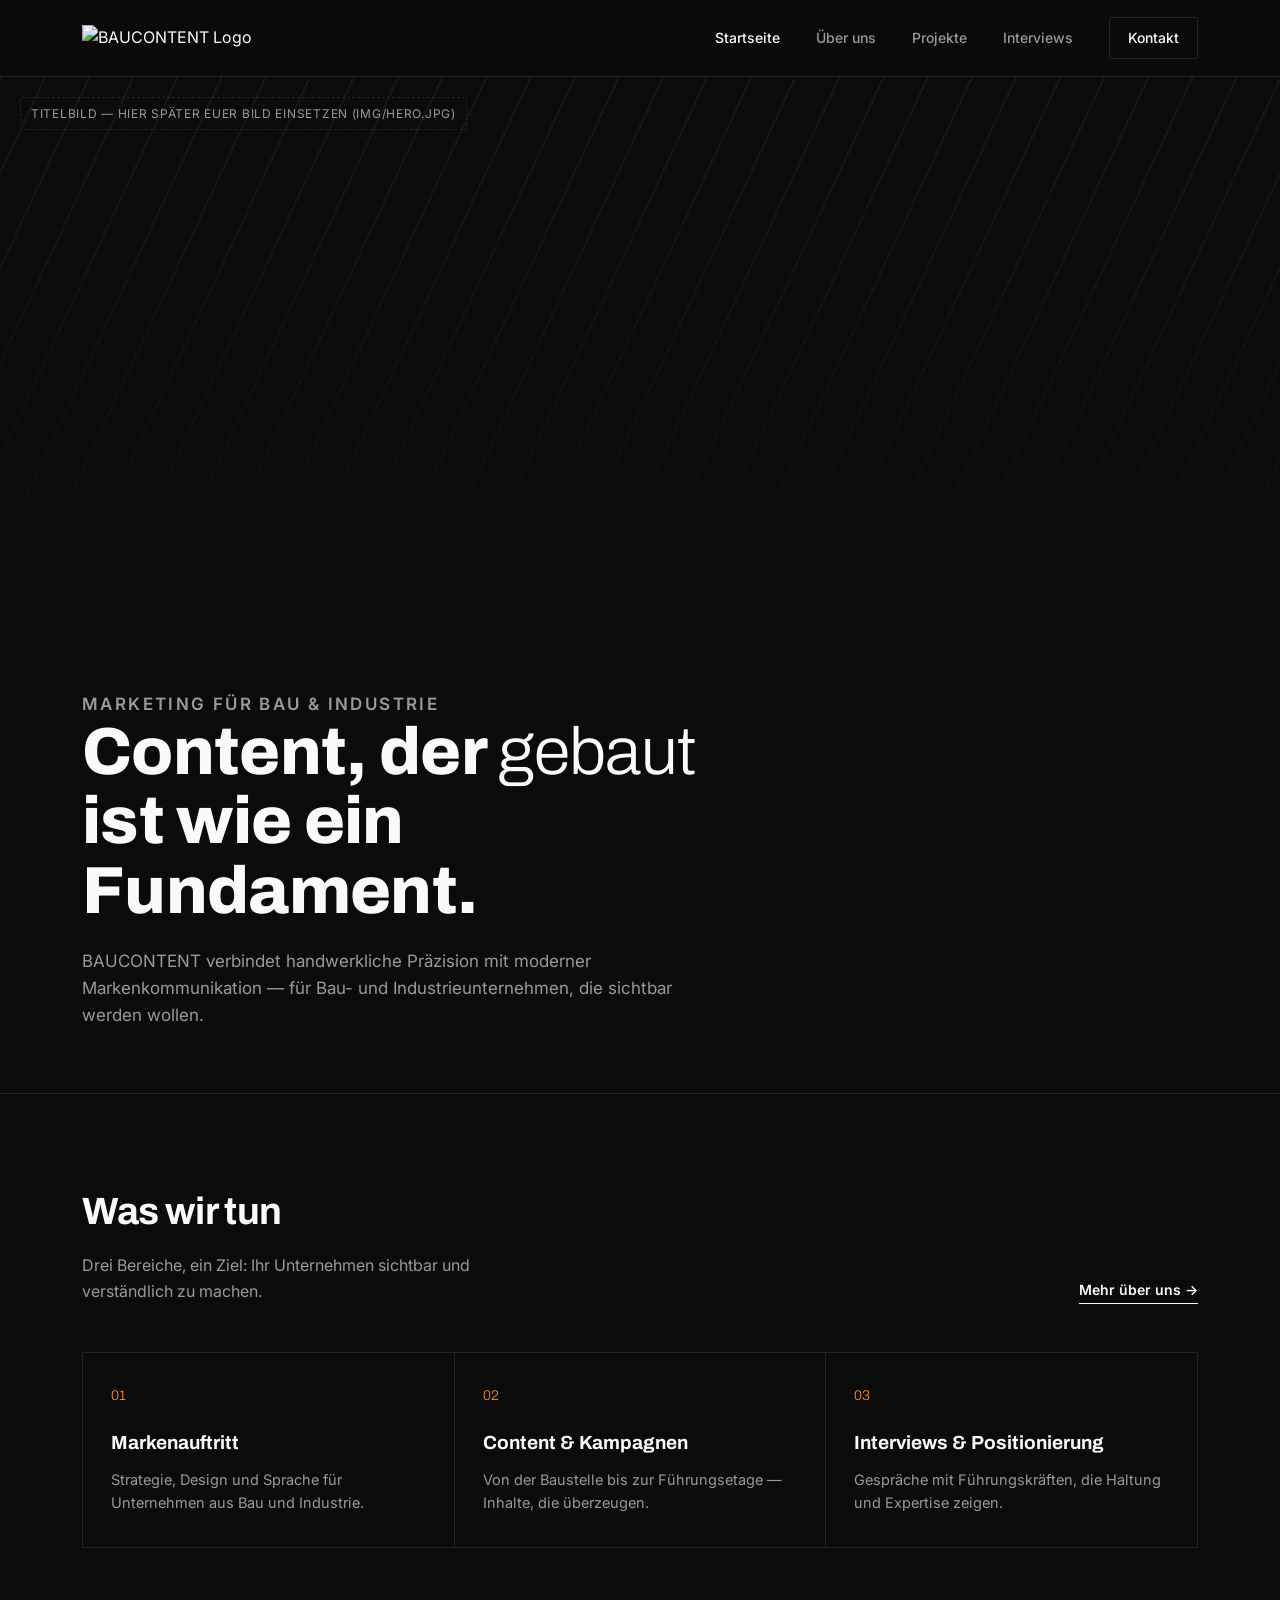
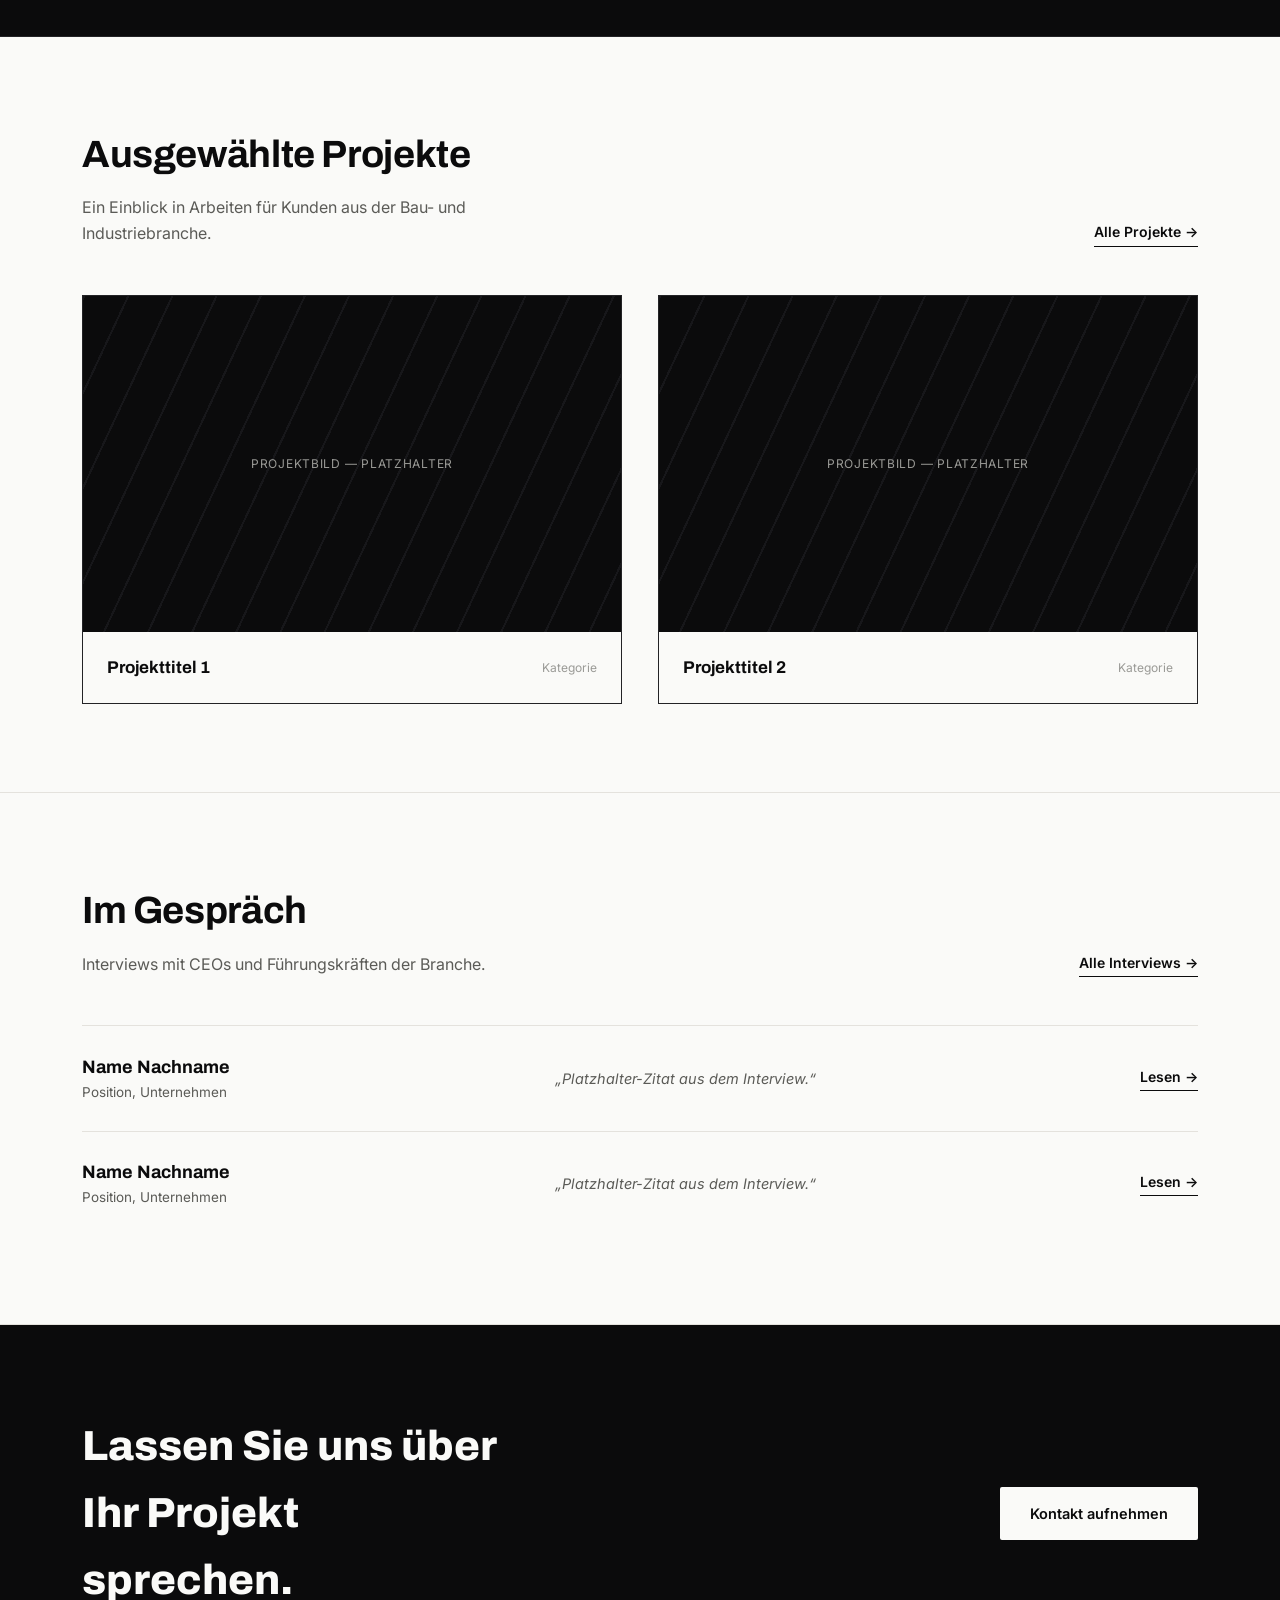
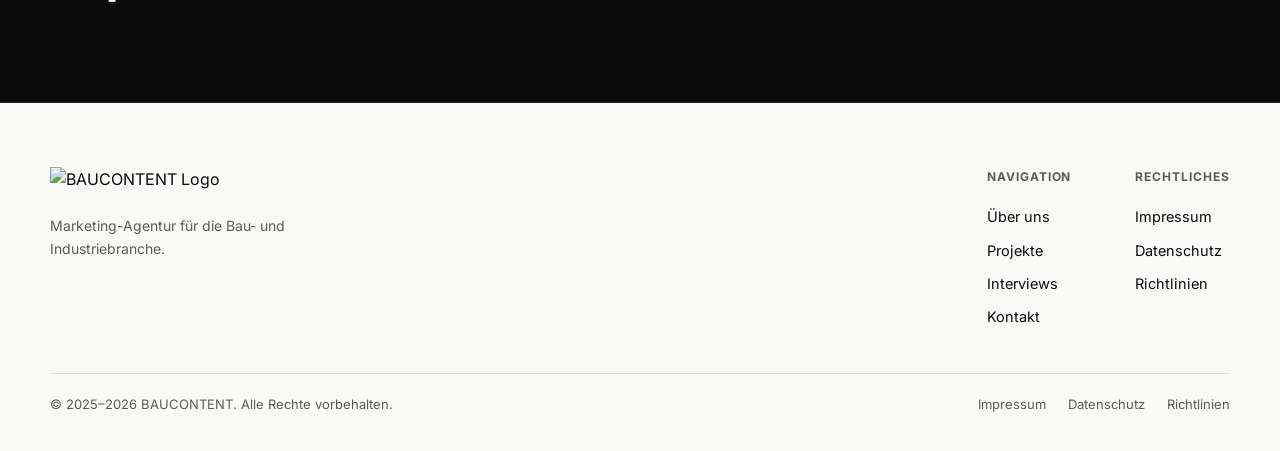
==== index.html @ 41d078d4 "Add files via upload" ====
<!DOCTYPE html>
<html lang="de">
<head>
<meta charset="UTF-8">
<meta name="viewport" content="width=device-width, initial-scale=1.0">
<title>BAUCONTENT — Marketing für Bau- und Industrieunternehmen</title>
<meta name="description" content="BAUCONTENT ist die Marketing-Agentur für die Bau- und Industriebranche. Wir entwickeln Content, Kampagnen und Interviews, die Ihr Unternehmen sichtbar machen.">
<link rel="stylesheet" href="styles.css">
</head>
<body>

<header class="site-header">
  <div class="wrap">
    <a href="index.html" class="brand" aria-label="BAUCONTENT — Startseite">
      <img src="assets/logo-white.png" alt="BAUCONTENT Logo">
    </a>
    <nav class="nav" id="nav">
      <a href="index.html" class="active">Startseite</a>
      <a href="ueber-uns.html">Über uns</a>
      <a href="projekte.html">Projekte</a>
      <a href="interviews.html">Interviews</a>
      <a href="kontakt.html" class="nav-cta">Kontakt</a>
    </nav>
    <button class="nav-toggle" id="navToggle" aria-label="Menü öffnen" aria-expanded="false" aria-controls="nav">
      <span></span><span></span><span></span>
    </button>
  </div>
</header>

<!-- TITELBILD -->
<div class="hero-image">
  <span class="placeholder-tag">Titelbild — hier später euer Bild einsetzen (img/hero.jpg)</span>
</div>

<!-- GROSSE ÜBERSCHRIFT -->
<section class="hero-headline">
  <div class="wrap">
    <p class="eyebrow">Marketing für Bau &amp; Industrie</p>
    <h1>Content, der <span class="thin">gebaut</span> ist wie ein Fundament.</h1>
    <p><!-- Platzhaltertext — bitte durch euren Einleitungstext ersetzen -->
      BAUCONTENT verbindet handwerkliche Präzision mit moderner Markenkommunikation —
      für Bau- und Industrieunternehmen, die sichtbar werden wollen.
    </p>
  </div>
</section>

<!-- LEISTUNGEN / ÜBER UNS VORSCHAU -->
<section class="block">
  <div class="wrap">
    <div class="block-head">
      <div>
        <h2>Was wir tun</h2>
        <p class="lede"><!-- Platzhaltertext --> Drei Bereiche, ein Ziel: Ihr Unternehmen sichtbar und verständlich zu machen.</p>
      </div>
      <a href="ueber-uns.html" class="text-link">Mehr über uns →</a>
    </div>
    <div class="grid-3">
      <div class="cell">
        <span class="idx">01</span>
        <h3>Markenauftritt</h3>
        <p><!-- Platzhaltertext --> Strategie, Design und Sprache für Unternehmen aus Bau und Industrie.</p>
      </div>
      <div class="cell">
        <span class="idx">02</span>
        <h3>Content &amp; Kampagnen</h3>
        <p><!-- Platzhaltertext --> Von der Baustelle bis zur Führungsetage — Inhalte, die überzeugen.</p>
      </div>
      <div class="cell">
        <span class="idx">03</span>
        <h3>Interviews &amp; Positionierung</h3>
        <p><!-- Platzhaltertext --> Gespräche mit Führungskräften, die Haltung und Expertise zeigen.</p>
      </div>
    </div>
  </div>
</section>

<!-- PROJEKTE VORSCHAU -->
<section class="block light">
  <div class="wrap">
    <div class="block-head">
      <div>
        <h2>Ausgewählte Projekte</h2>
        <p class="lede"><!-- Platzhaltertext --> Ein Einblick in Arbeiten für Kunden aus der Bau- und Industriebranche.</p>
      </div>
      <a href="projekte.html" class="text-link">Alle Projekte →</a>
    </div>
    <div class="project-row">
      <div class="project-card">
        <div class="thumb">Projektbild — Platzhalter</div>
        <div class="meta">
          <h3>Projekttitel 1</h3>
          <span class="tag">Kategorie</span>
        </div>
      </div>
      <div class="project-card">
        <div class="thumb">Projektbild — Platzhalter</div>
        <div class="meta">
          <h3>Projekttitel 2</h3>
          <span class="tag">Kategorie</span>
        </div>
      </div>
    </div>
  </div>
</section>

<!-- INTERVIEWS VORSCHAU -->
<section class="block light">
  <div class="wrap">
    <div class="block-head">
      <div>
        <h2>Im Gespräch</h2>
        <p class="lede"><!-- Platzhaltertext --> Interviews mit CEOs und Führungskräften der Branche.</p>
      </div>
      <a href="interviews.html" class="text-link">Alle Interviews →</a>
    </div>
    <div class="interview-list">
      <div class="interview-row">
        <div class="who">
          <span class="name">Name Nachname</span>
          <span class="role">Position, Unternehmen</span>
        </div>
        <p class="quote">„Platzhalter-Zitat aus dem Interview.“</p>
        <a href="interviews.html" class="text-link">Lesen →</a>
      </div>
      <div class="interview-row">
        <div class="who">
          <span class="name">Name Nachname</span>
          <span class="role">Position, Unternehmen</span>
        </div>
        <p class="quote">„Platzhalter-Zitat aus dem Interview.“</p>
        <a href="interviews.html" class="text-link">Lesen →</a>
      </div>
    </div>
  </div>
</section>

<!-- CTA -->
<section class="block">
  <div class="wrap cta">
    <h2>Lassen Sie uns über Ihr Projekt sprechen.</h2>
    <a href="kontakt.html" class="btn">Kontakt aufnehmen</a>
  </div>
</section>

<footer class="site-footer">
  <div class="wrap footer-top">
    <div class="footer-brand">
      <img src="assets/logo-dark-full.png" alt="BAUCONTENT Logo">
      <p><!-- Platzhaltertext --> Marketing-Agentur für die Bau- und Industriebranche.</p>
    </div>
    <div class="footer-cols">
      <div class="footer-col">
        <h4>Navigation</h4>
        <a href="ueber-uns.html">Über uns</a>
        <a href="projekte.html">Projekte</a>
        <a href="interviews.html">Interviews</a>
        <a href="kontakt.html">Kontakt</a>
      </div>
      <div class="footer-col">
        <h4>Rechtliches</h4>
        <a href="impressum.html">Impressum</a>
        <a href="datenschutz.html">Datenschutz</a>
        <a href="richtlinien.html">Richtlinien</a>
      </div>
    </div>
  </div>
  <div class="wrap footer-bottom">
    <span>© 2025–2026 BAUCONTENT. Alle Rechte vorbehalten.</span>
    <span class="legal">
      <a href="impressum.html">Impressum</a>
      <a href="datenschutz.html">Datenschutz</a>
      <a href="richtlinien.html">Richtlinien</a>
    </span>
  </div>
</footer>

<script>
  const toggle = document.getElementById('navToggle');
  const nav = document.getElementById('nav');
  toggle.addEventListener('click', () => {
    const open = nav.classList.toggle('open');
    toggle.setAttribute('aria-expanded', open);
  });
</script>
</body>
</html>
---- styles.css ----
/* ==========================================================================
   BAUCONTENT — Design Tokens
   Farben:
     --ink        #0B0B0C  (fast schwarz, Header/Footer-Hintergrund dunkel)
     --paper      #FAFAF8  (warmes Weiß, helle Flächen / Footer)
     --line       #232326  (Trennlinien auf dunklem Grund)
     --line-soft  #E4E2DD  (Trennlinien auf hellem Grund)
     --muted      #9A9A96  (Sekundärtext auf dunklem Grund)
     --muted-dark #5B5B57  (Sekundärtext auf hellem Grund)
     --accent-1   #FF8A1E  (Logo-Orange, nur als Akzent)
     --accent-2   #FFC53D  (Logo-Gelb, nur als Akzent)
   Typografie:
     Display: 'Archivo'  — variable Achse, trägt den fett/dünn-Kontrast von "BAU|CONTENT"
     Body:    'Inter'    — ruhige Lesetypo für Fließtext
   ========================================================================== */

@import url('https://fonts.googleapis.com/css2?family=Archivo:ital,wght@0,100..900;1,100..900&family=Inter:wght@400;500;600&display=swap');

:root{
  --ink: #0B0B0C;
  --paper: #FAFAF8;
  --line: #232326;
  --line-soft: #E4E2DD;
  --muted: #9A9A96;
  --muted-dark: #5B5B57;
  --accent-1: #FF8A1E;
  --accent-2: #FFC53D;
  --max: 1180px;
}

*{ box-sizing:border-box; }
html{ scroll-behavior:smooth; }
body{
  margin:0;
  background:var(--ink);
  color:var(--paper);
  font-family:'Inter', sans-serif;
  font-size:16px;
  line-height:1.6;
  -webkit-font-smoothing:antialiased;
}

img{ max-width:100%; display:block; }
a{ color:inherit; text-decoration:none; }

.wrap{
  max-width:var(--max);
  margin:0 auto;
  padding:0 32px;
}

@media (prefers-reduced-motion: reduce){
  *{ animation:none !important; transition:none !important; scroll-behavior:auto !important; }
}

/* ---------- Wortmarke (Text-Fallback, falls kein Bild-Logo genutzt wird) --- */
.wordmark{
  font-family:'Archivo', sans-serif;
  font-size:20px;
  letter-spacing:0.01em;
  text-transform:uppercase;
  white-space:nowrap;
}
.wordmark .bold{ font-weight:800; }
.wordmark .thin{ font-weight:300; }

/* ---------- Header ---------------------------------------------------- */
.site-header{
  position:sticky;
  top:0;
  z-index:50;
  background:rgba(11,11,12,0.88);
  backdrop-filter:blur(8px);
  border-bottom:1px solid var(--line);
}
.site-header .wrap{
  display:flex;
  align-items:center;
  justify-content:space-between;
  height:76px;
}
.brand img{ height:26px; width:auto; }

.nav{ display:flex; align-items:center; gap:36px; }
.nav a{
  font-size:14px;
  font-weight:500;
  color:var(--muted);
  transition:color .15s ease;
}
.nav a:hover, .nav a:focus-visible, .nav a.active{ color:var(--paper); }
.nav a:focus-visible{ outline:2px solid var(--accent-1); outline-offset:4px; border-radius:2px; }

.nav-cta{
  border:1px solid var(--line);
  padding:9px 18px;
  border-radius:2px;
  font-size:14px;
  font-weight:500;
  color:var(--paper) !important;
}
.nav-cta:hover{ border-color:var(--accent-1); }

.nav-toggle{ display:none; }

@media (max-width: 860px){
  .nav{
    position:fixed; inset:76px 0 0 0;
    background:var(--ink);
    flex-direction:column;
    align-items:flex-start;
    padding:32px;
    gap:22px;
    transform:translateY(-8px);
    opacity:0;
    pointer-events:none;
    transition:opacity .2s ease, transform .2s ease;
  }
  .nav.open{ opacity:1; pointer-events:auto; transform:translateY(0); }
  .nav a{ font-size:20px; }
  .nav-toggle{
    display:block;
    background:none; border:none;
    width:28px; height:20px;
    position:relative;
    cursor:pointer;
  }
  .nav-toggle span{
    position:absolute; left:0; right:0; height:2px;
    background:var(--paper);
    transition:transform .2s ease, opacity .2s ease;
  }
  .nav-toggle span:nth-child(1){ top:0; }
  .nav-toggle span:nth-child(2){ top:9px; }
  .nav-toggle span:nth-child(3){ top:18px; }
}

/* ---------- Hero / Titelbild ------------------------------------------- */
.hero-image{
  position:relative;
  height:62vh;
  min-height:420px;
  max-height:640px;
  background:
    linear-gradient(180deg, rgba(11,11,12,0) 0%, var(--ink) 100%),
    repeating-linear-gradient(115deg, #17171a 0 2px, #0B0B0C 2px 40px);
  display:flex;
  align-items:flex-end;
  overflow:hidden;
}
.hero-image .placeholder-tag{
  position:absolute; top:20px; left:20px;
  font-size:12px; letter-spacing:.06em; text-transform:uppercase;
  color:var(--muted); border:1px dashed var(--line); padding:6px 10px; border-radius:2px;
}

.hero-headline{
  padding:56px 0 64px;
  border-bottom:1px solid var(--line);
}
.eyebrow{
  font-size:13px;
  letter-spacing:.14em;
  text-transform:uppercase;
  color:var(--accent-1);
  margin:0 0 18px;
  font-weight:600;
}
.hero-headline h1{
  font-family:'Archivo', sans-serif;
  font-weight:800;
  font-size:clamp(34px, 5.2vw, 68px);
  line-height:1.04;
  letter-spacing:-0.01em;
  margin:0 0 22px;
  max-width:15ch;
}
.hero-headline h1 .thin{ font-weight:300; }
.hero-headline p{
  max-width:56ch;
  color:var(--muted);
  font-size:17px;
  margin:0;
}

/* ---------- Generic sections -------------------------------------------- */
section.block{ padding:88px 0; border-bottom:1px solid var(--line); }
section.block.light{
  background:var(--paper);
  color:var(--ink);
  border-bottom:1px solid var(--line-soft);
}
.block-head{
  display:flex;
  justify-content:space-between;
  align-items:flex-end;
  gap:24px;
  margin-bottom:48px;
  flex-wrap:wrap;
}
.block-head h2{
  font-family:'Archivo', sans-serif;
  font-weight:700;
  font-size:clamp(26px, 3vw, 38px);
  margin:0;
  letter-spacing:-0.01em;
}
.block-head .num{
  font-family:'Archivo', sans-serif;
  font-weight:300;
  color:var(--muted);
}
section.block.light .block-head .num{ color:var(--muted-dark); }
.block-head .lede{ max-width:44ch; color:var(--muted); margin:10px 0 0; }
section.block.light .block-head .lede{ color:var(--muted-dark); }

.text-link{
  font-size:14px; font-weight:600;
  border-bottom:1px solid currentColor;
  padding-bottom:2px;
  white-space:nowrap;
}

/* Leistungen / Über-uns Vorschau */
.grid-3{
  display:grid;
  grid-template-columns:repeat(3, 1fr);
  gap:1px;
  background:var(--line);
  border:1px solid var(--line);
}
section.block.light .grid-3{ background:var(--line-soft); border-color:var(--line-soft); }
.grid-3 .cell{
  background:var(--ink);
  padding:32px 28px;
}
section.block.light .grid-3 .cell{ background:var(--paper); }
.grid-3 .cell .idx{
  font-family:'Archivo', sans-serif;
  font-weight:300;
  color:var(--accent-1);
  font-size:14px;
  margin-bottom:20px;
  display:block;
}
.grid-3 .cell h3{
  font-family:'Archivo', sans-serif;
  font-size:19px;
  font-weight:700;
  margin:0 0 10px;
}
.grid-3 .cell p{
  color:var(--muted); font-size:14.5px; margin:0;
}
section.block.light .grid-3 .cell p{ color:var(--muted-dark); }

/* Projekte-Vorschau */
.project-row{
  display:grid;
  grid-template-columns:1fr 1fr;
  gap:36px;
}
@media (max-width:760px){ .project-row{ grid-template-columns:1fr; } }
.project-card{ border:1px solid var(--line); }
.project-card .thumb{
  aspect-ratio:16/10;
  background:repeating-linear-gradient(115deg, #17171a 0 2px, #0B0B0C 2px 40px);
  display:flex; align-items:center; justify-content:center;
  color:var(--muted); font-size:12px; letter-spacing:.06em; text-transform:uppercase;
}
.project-card .meta{ padding:22px 24px; display:flex; justify-content:space-between; align-items:center; }
.project-card h3{ font-family:'Archivo', sans-serif; font-size:17px; font-weight:700; margin:0; }
.project-card .tag{ font-size:12px; color:var(--muted); }

/* Interviews-Vorschau */
.interview-list{ display:flex; flex-direction:column; }
.interview-row{
  display:flex; align-items:center; justify-content:space-between;
  padding:26px 0; border-top:1px solid var(--line-soft); gap:20px; flex-wrap:wrap;
}
.interview-row .who{ display:flex; flex-direction:column; }
.interview-row .name{ font-family:'Archivo', sans-serif; font-weight:700; font-size:18px; }
.interview-row .role{ font-size:13.5px; color:var(--muted-dark); }
.interview-row .quote{ max-width:38ch; font-size:14.5px; color:var(--muted-dark); font-style:italic; }

/* CTA / Kontakt-Teaser */
.cta{
  display:flex; align-items:center; justify-content:space-between; gap:24px; flex-wrap:wrap;
}
.cta h2{
  font-family:'Archivo', sans-serif; font-weight:800;
  font-size:clamp(26px,3.4vw,42px); margin:0; max-width:16ch;
}
.btn{
  background:var(--paper); color:var(--ink);
  padding:15px 30px; border-radius:2px;
  font-weight:600; font-size:14.5px;
  white-space:nowrap;
}
.btn:hover{ background:var(--accent-2); }

/* ---------- Footer -------------------------------------------------------- */
.site-footer{
  background:var(--paper);
  color:var(--ink);
}
.footer-top{
  display:flex; justify-content:space-between; gap:40px; flex-wrap:wrap;
  padding:64px 0 40px;
}
.footer-brand img{ height:34px; width:auto; margin-bottom:14px; }
.footer-brand p{ color:var(--muted-dark); font-size:14px; max-width:32ch; margin:0; }
.footer-cols{ display:flex; gap:64px; flex-wrap:wrap; }
.footer-col h4{
  font-size:12px; text-transform:uppercase; letter-spacing:.08em;
  color:var(--muted-dark); margin:0 0 14px;
}
.footer-col a{ display:block; font-size:14.5px; padding:5px 0; }
.footer-col a:hover{ color:var(--accent-1); }
.footer-bottom{
  border-top:1px solid var(--line-soft);
  padding:20px 0 36px;
  display:flex; justify-content:space-between; gap:16px; flex-wrap:wrap;
  font-size:13px; color:var(--muted-dark);
}
.footer-bottom .legal{ display:flex; gap:22px; flex-wrap:wrap; }
.footer-bottom .legal a:hover{ color:var(--ink); text-decoration:underline; }

/* ---------- Simple inner pages (Platzhalter) ------------------------------ */
.page-hero{ padding:80px 0 56px; border-bottom:1px solid var(--line); }
.page-hero .eyebrow{ margin-bottom:14px; }
.page-hero h1{
  font-family:'Archivo', sans-serif; font-weight:800;
  font-size:clamp(30px,4.4vw,52px); margin:0 0 16px; letter-spacing:-0.01em;
}
.page-hero p{ color:var(--muted); max-width:56ch; margin:0; }
.page-body{ padding:64px 0 96px; }
.placeholder-box{
  border:1px dashed var(--line-soft);
  border-radius:4px;
  padding:48px 32px;
  color:var(--muted-dark);
  font-size:14.5px;
}
section.block.light .placeholder-box{ border-color:var(--line-soft); }
body.on-paper{ background:var(--paper); color:var(--ink); }
body.on-paper .placeholder-box{ background:#fff; }
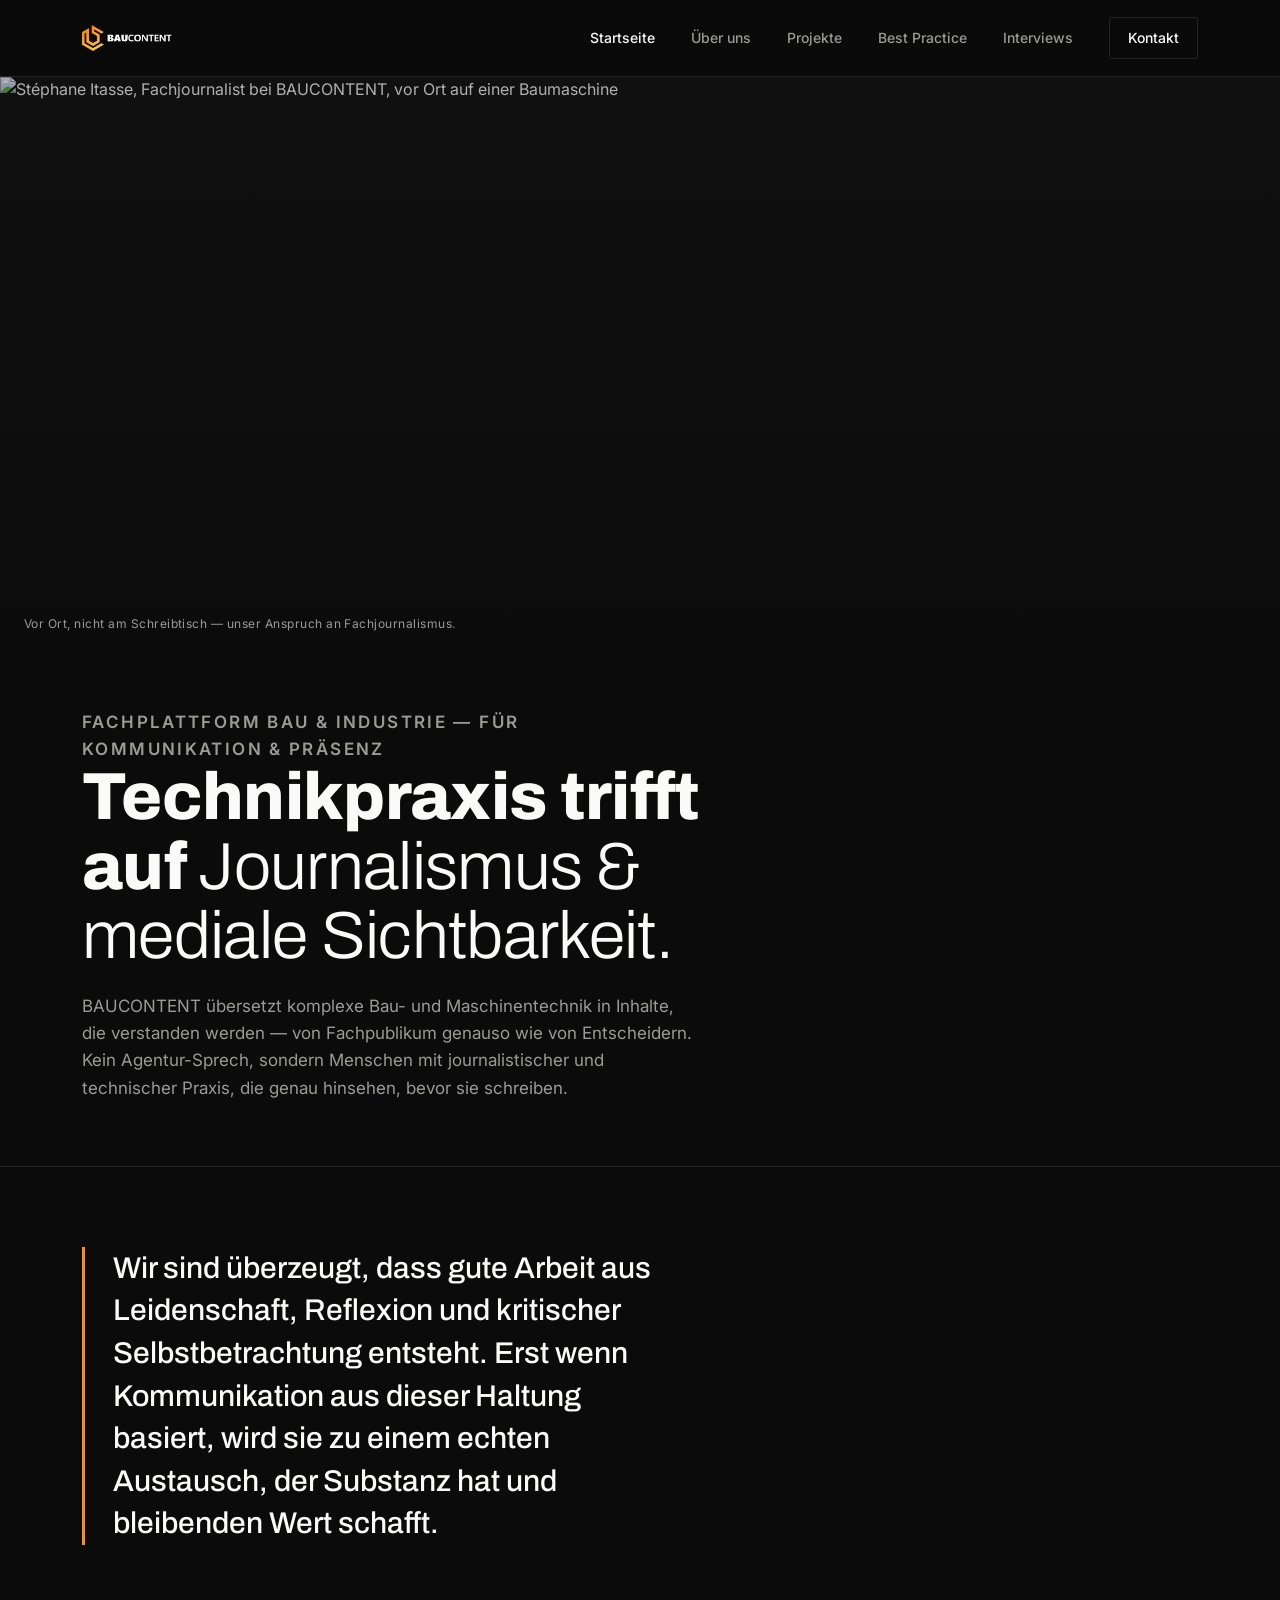
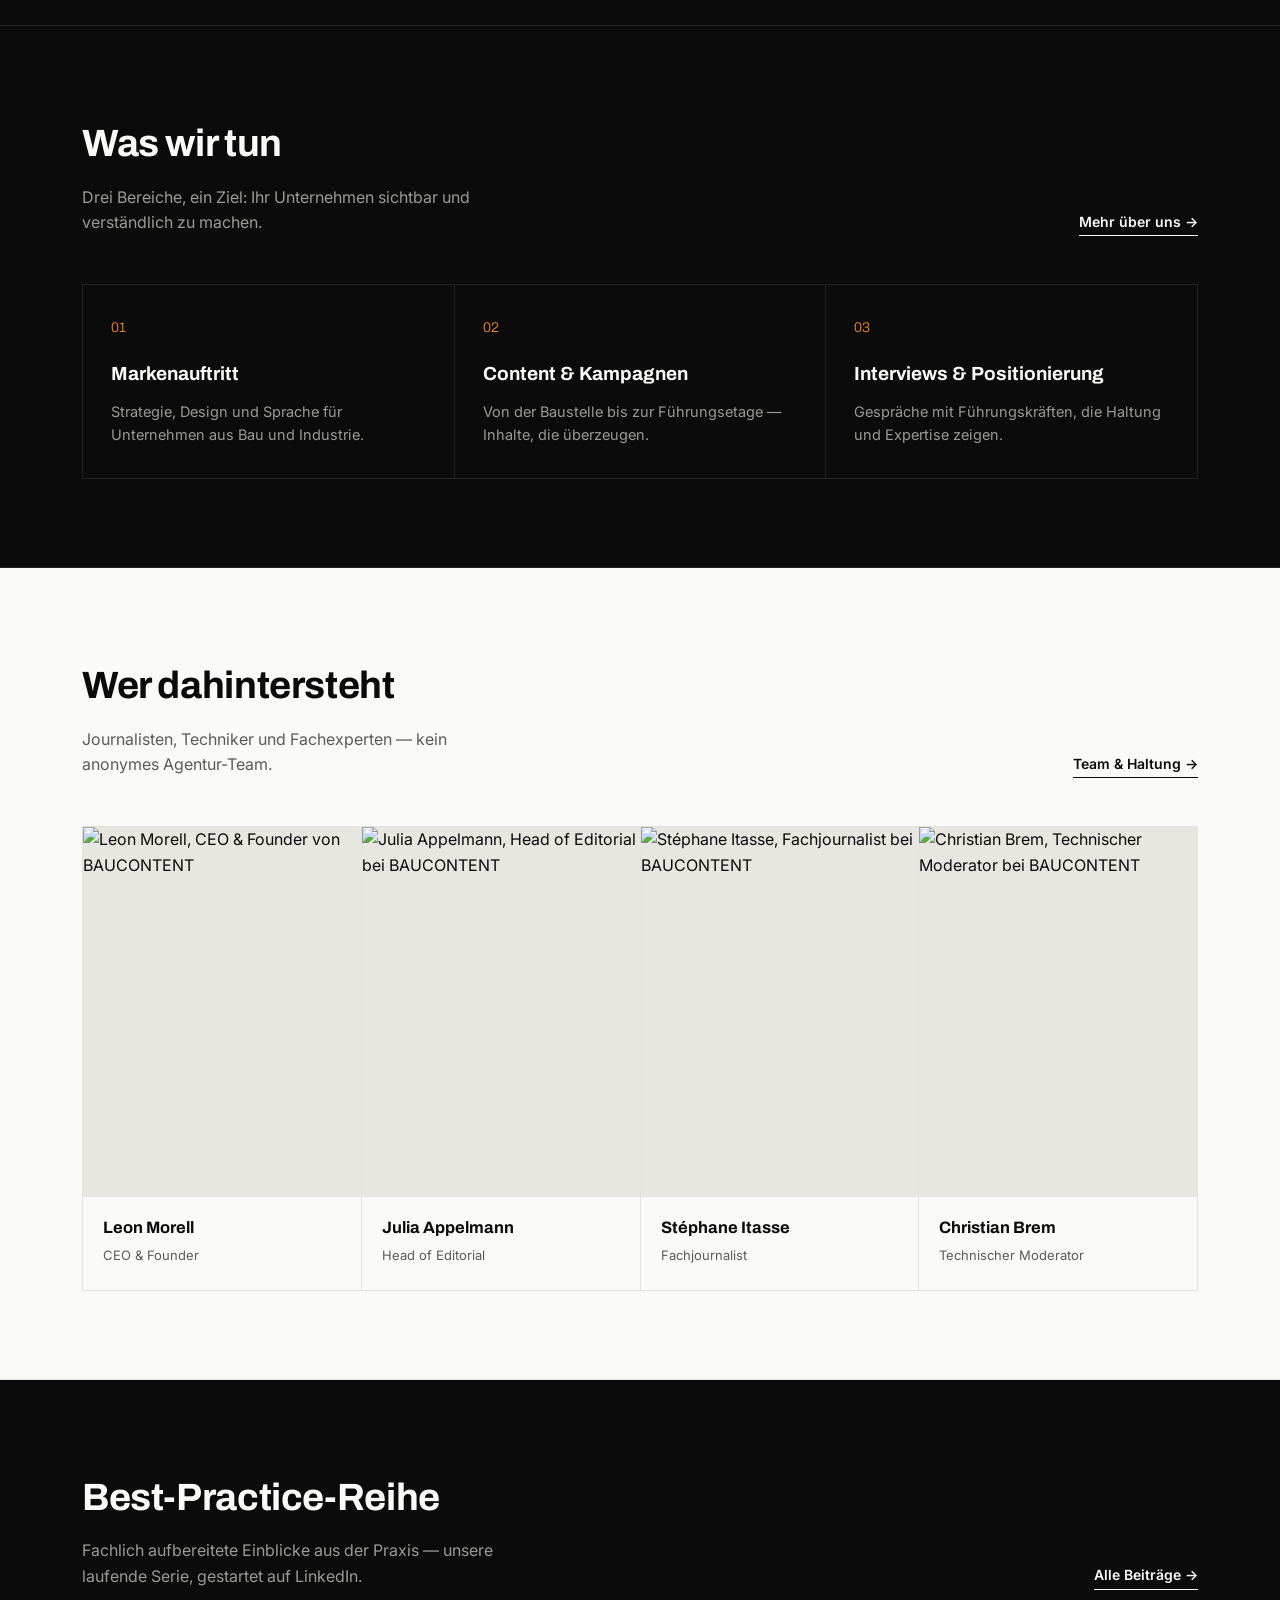
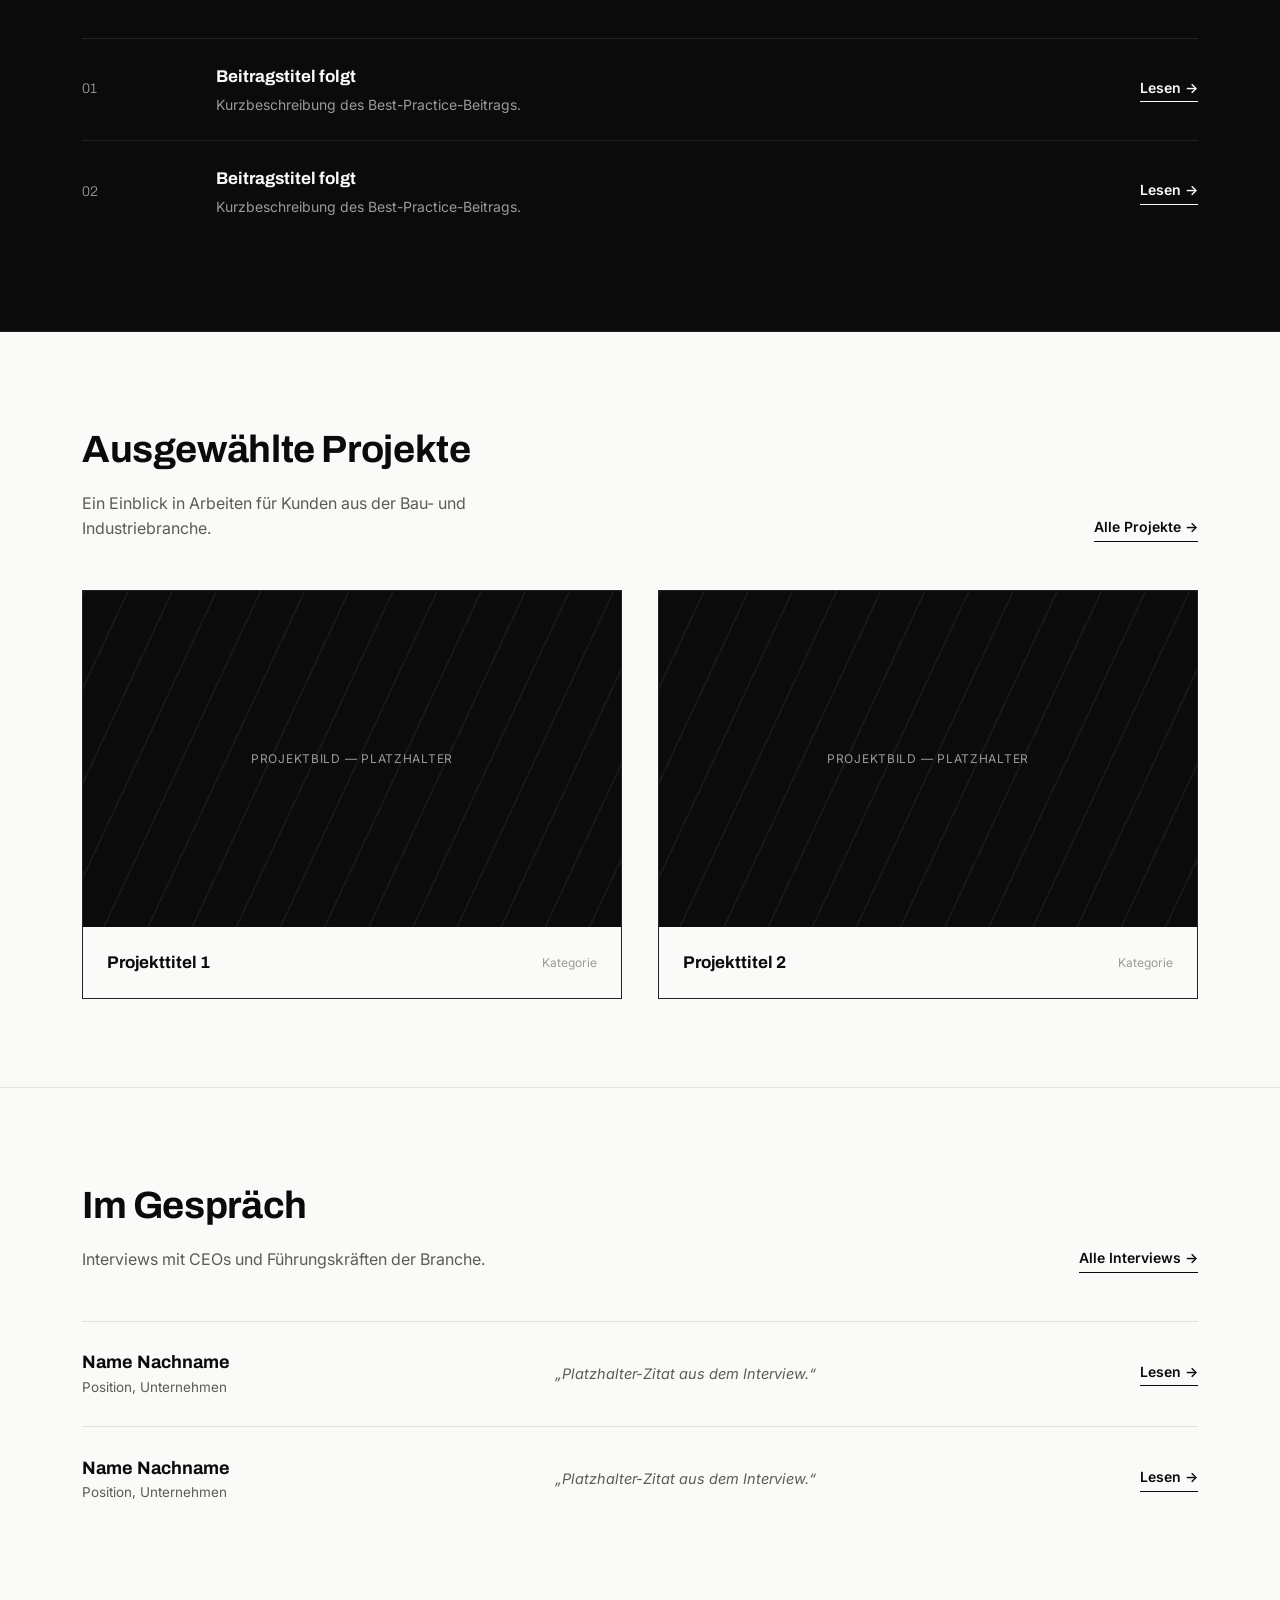
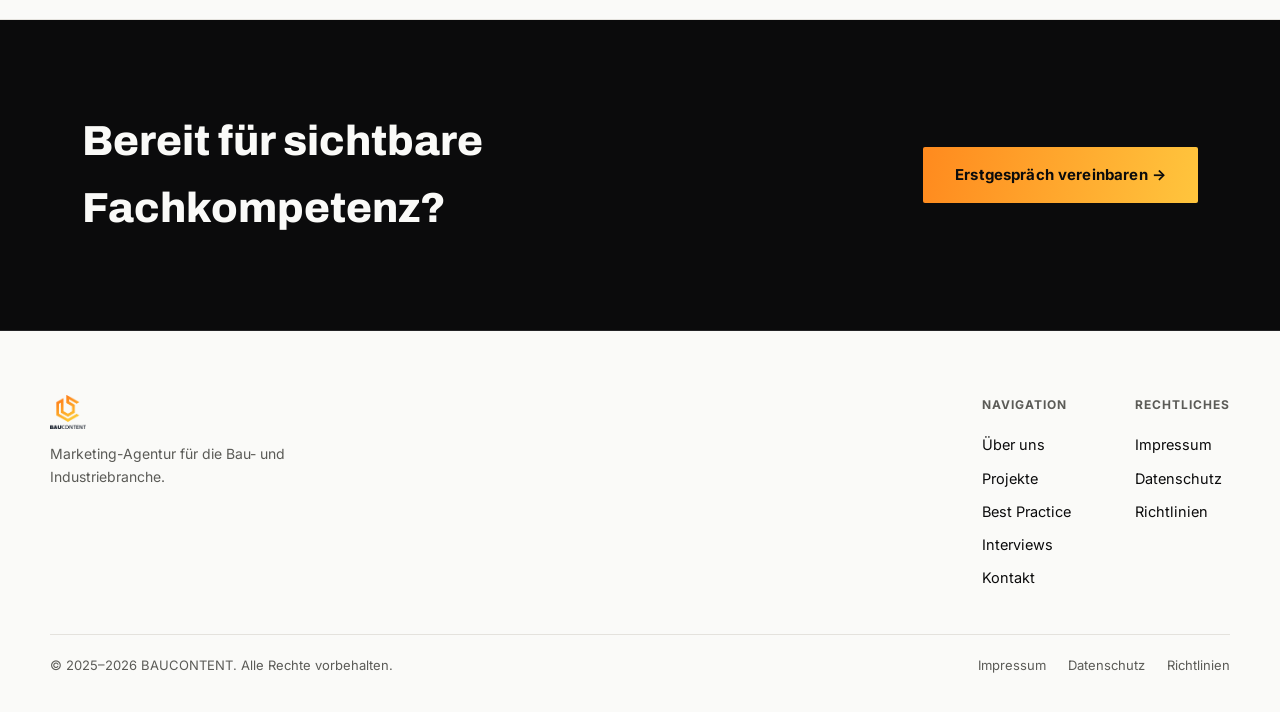
==== commit 73dc7e7b: "Add files via upload" ====
--- a/index.html
+++ b/index.html
@@ -3,8 +3,8 @@
 <head>
 <meta charset="UTF-8">
 <meta name="viewport" content="width=device-width, initial-scale=1.0">
-<title>BAUCONTENT — Marketing für Bau- und Industrieunternehmen</title>
-<meta name="description" content="BAUCONTENT ist die Marketing-Agentur für die Bau- und Industriebranche. Wir entwickeln Content, Kampagnen und Interviews, die Ihr Unternehmen sichtbar machen.">
+<title>BAUCONTENT — Fachplattform für Bau &amp; Industrie</title>
+<meta name="description" content="BAUCONTENT verbindet Technikpraxis mit Journalismus: Fachinhalte, Best-Practice-Beiträge und Interviews für Unternehmen aus Bau und Industrie.">
 <link rel="stylesheet" href="styles.css">
 </head>
 <body>
@@ -18,6 +18,7 @@
       <a href="index.html" class="active">Startseite</a>
       <a href="ueber-uns.html">Über uns</a>
       <a href="projekte.html">Projekte</a>
+      <a href="best-practice.html">Best Practice</a>
       <a href="interviews.html">Interviews</a>
       <a href="kontakt.html" class="nav-cta">Kontakt</a>
     </nav>
@@ -28,19 +29,32 @@
 </header>
 
 <!-- TITELBILD -->
-<div class="hero-image">
-  <span class="placeholder-tag">Titelbild — hier später euer Bild einsetzen (img/hero.jpg)</span>
+<div class="hero-photo">
+  <img src="assets/team/stephane-itasse.png" alt="Stéphane Itasse, Fachjournalist bei BAUCONTENT, vor Ort auf einer Baumaschine">
+  <span class="caption">Vor Ort, nicht am Schreibtisch — unser Anspruch an Fachjournalismus.</span>
 </div>
 
 <!-- GROSSE ÜBERSCHRIFT -->
 <section class="hero-headline">
   <div class="wrap">
-    <p class="eyebrow">Marketing für Bau &amp; Industrie</p>
-    <h1>Content, der <span class="thin">gebaut</span> ist wie ein Fundament.</h1>
-    <p><!-- Platzhaltertext — bitte durch euren Einleitungstext ersetzen -->
-      BAUCONTENT verbindet handwerkliche Präzision mit moderner Markenkommunikation —
-      für Bau- und Industrieunternehmen, die sichtbar werden wollen.
+    <p class="eyebrow">Fachplattform BAU &amp; Industrie — für Kommunikation &amp; Präsenz</p>
+    <h1>Technikpraxis trifft auf <span class="thin">Journalismus &amp; mediale Sichtbarkeit.</span></h1>
+    <p>
+      BAUCONTENT übersetzt komplexe Bau- und Maschinentechnik in Inhalte, die verstanden werden —
+      von Fachpublikum genauso wie von Entscheidern. Kein Agentur-Sprech, sondern Menschen mit
+      journalistischer und technischer Praxis, die genau hinsehen, bevor sie schreiben.
     </p>
+  </div>
+</section>
+
+<!-- HALTUNG / ZITAT -->
+<section class="quote-block">
+  <div class="wrap">
+    <blockquote>
+      Wir sind überzeugt, dass gute Arbeit aus Leidenschaft, Reflexion und kritischer
+      Selbstbetrachtung entsteht. Erst wenn Kommunikation aus dieser Haltung basiert,
+      wird sie zu einem echten Austausch, der Substanz hat und bleibenden Wert schafft.
+    </blockquote>
   </div>
 </section>
 
@@ -69,6 +83,80 @@
         <span class="idx">03</span>
         <h3>Interviews &amp; Positionierung</h3>
         <p><!-- Platzhaltertext --> Gespräche mit Führungskräften, die Haltung und Expertise zeigen.</p>
+      </div>
+    </div>
+  </div>
+</section>
+
+<!-- TEAM -->
+<section class="block light">
+  <div class="wrap">
+    <div class="block-head">
+      <div>
+        <h2>Wer dahintersteht</h2>
+        <p class="lede">Journalisten, Techniker und Fachexperten — kein anonymes Agentur-Team.</p>
+      </div>
+      <a href="ueber-uns.html" class="text-link">Team &amp; Haltung →</a>
+    </div>
+    <div class="team-grid">
+      <div class="team-card">
+        <div class="photo"><img src="assets/team/leon-morell.png" alt="Leon Morell, CEO & Founder von BAUCONTENT"></div>
+        <div class="info">
+          <div class="name">Leon Morell</div>
+          <div class="role">CEO &amp; Founder</div>
+        </div>
+      </div>
+      <div class="team-card">
+        <div class="photo"><img src="assets/team/julia-appelmann.png" alt="Julia Appelmann, Head of Editorial bei BAUCONTENT"></div>
+        <div class="info">
+          <div class="name">Julia Appelmann</div>
+          <div class="role">Head of Editorial</div>
+        </div>
+      </div>
+      <div class="team-card">
+        <div class="photo"><img src="assets/team/stephane-itasse.png" alt="Stéphane Itasse, Fachjournalist bei BAUCONTENT"></div>
+        <div class="info">
+          <div class="name">Stéphane Itasse</div>
+          <div class="role">Fachjournalist</div>
+        </div>
+      </div>
+      <div class="team-card">
+        <div class="photo"><img src="assets/team/christian-brem.png" alt="Christian Brem, Technischer Moderator bei BAUCONTENT"></div>
+        <div class="info">
+          <div class="name">Christian Brem</div>
+          <div class="role">Technischer Moderator</div>
+        </div>
+      </div>
+    </div>
+  </div>
+</section>
+
+<!-- BEST PRACTICE VORSCHAU -->
+<section class="block">
+  <div class="wrap">
+    <div class="block-head">
+      <div>
+        <h2>Best-Practice-Reihe</h2>
+        <p class="lede">Fachlich aufbereitete Einblicke aus der Praxis — unsere laufende Serie, gestartet auf LinkedIn.</p>
+      </div>
+      <a href="best-practice.html" class="text-link">Alle Beiträge →</a>
+    </div>
+    <div class="bp-list">
+      <div class="bp-row">
+        <span class="bp-num">01</span>
+        <div>
+          <h3>Beitragstitel folgt</h3>
+          <p><!-- Platzhaltertext --> Kurzbeschreibung des Best-Practice-Beitrags.</p>
+        </div>
+        <a href="best-practice.html" class="text-link">Lesen →</a>
+      </div>
+      <div class="bp-row">
+        <span class="bp-num">02</span>
+        <div>
+          <h3>Beitragstitel folgt</h3>
+          <p><!-- Platzhaltertext --> Kurzbeschreibung des Best-Practice-Beitrags.</p>
+        </div>
+        <a href="best-practice.html" class="text-link">Lesen →</a>
       </div>
     </div>
   </div>
@@ -137,8 +225,8 @@
 <!-- CTA -->
 <section class="block">
   <div class="wrap cta">
-    <h2>Lassen Sie uns über Ihr Projekt sprechen.</h2>
-    <a href="kontakt.html" class="btn">Kontakt aufnehmen</a>
+    <h2>Bereit für sichtbare Fachkompetenz?</h2>
+    <a href="kontakt.html" class="btn-accent">Erstgespräch vereinbaren →</a>
   </div>
 </section>
 
@@ -153,6 +241,7 @@
         <h4>Navigation</h4>
         <a href="ueber-uns.html">Über uns</a>
         <a href="projekte.html">Projekte</a>
+        <a href="best-practice.html">Best Practice</a>
         <a href="interviews.html">Interviews</a>
         <a href="kontakt.html">Kontakt</a>
       </div>
--- a/styles.css
+++ b/styles.css
@@ -345,3 +345,137 @@
 section.block.light .placeholder-box{ border-color:var(--line-soft); }
 body.on-paper{ background:var(--paper); color:var(--ink); }
 body.on-paper .placeholder-box{ background:#fff; }
+
+/* ---------- Hero mit echtem Foto (Titelbild) --------------------------- */
+.hero-photo{
+  position:relative;
+  height:64vh;
+  min-height:440px;
+  max-height:680px;
+  overflow:hidden;
+  background:#111;
+}
+.hero-photo img{
+  width:100%; height:100%; object-fit:cover; object-position:center 30%;
+  opacity:0.82;
+}
+.hero-photo::after{
+  content:"";
+  position:absolute; inset:0;
+  background:linear-gradient(180deg, rgba(11,11,12,.15) 0%, rgba(11,11,12,.55) 55%, var(--ink) 100%);
+}
+.hero-photo .caption{
+  position:absolute; left:24px; bottom:20px; z-index:2;
+  font-size:12px; color:var(--muted); letter-spacing:.04em;
+}
+
+/* ---------- Zitat-Block -------------------------------------------------- */
+.quote-block{
+  padding:80px 0;
+  border-bottom:1px solid var(--line);
+}
+.quote-block blockquote{
+  margin:0; padding:0;
+  font-family:'Archivo', sans-serif;
+  font-weight:500;
+  font-style:normal;
+  font-size:clamp(20px, 2.6vw, 30px);
+  line-height:1.42;
+  max-width:34ch;
+  border-left:3px solid var(--accent-1);
+  padding-left:28px;
+}
+
+/* ---------- Team ---------------------------------------------------------- */
+.team-grid{
+  display:grid;
+  grid-template-columns:repeat(4, 1fr);
+  gap:1px;
+  background:var(--line-soft);
+  border:1px solid var(--line-soft);
+}
+@media (max-width:900px){ .team-grid{ grid-template-columns:repeat(2,1fr); } }
+@media (max-width:520px){ .team-grid{ grid-template-columns:1fr; } }
+.team-card{ background:var(--paper); }
+.team-card .photo{
+  aspect-ratio:3/4;
+  overflow:hidden;
+  background:#e8e6e0;
+}
+.team-card .photo img{ width:100%; height:100%; object-fit:cover; }
+.team-card .photo.no-photo{
+  display:flex; align-items:center; justify-content:center;
+  font-family:'Archivo', sans-serif; font-weight:800; font-size:34px;
+  color:var(--muted-dark);
+}
+.team-card .info{ padding:18px 20px 24px; }
+.team-card .info .name{
+  font-family:'Archivo', sans-serif; font-weight:700; font-size:16.5px;
+}
+.team-card .info .role{
+  font-size:13px; color:var(--muted-dark); margin-top:3px;
+}
+
+/* ---------- Buttons: Akzentfarben ---------------------------------------- */
+.btn-accent{
+  display:inline-block;
+  background:linear-gradient(100deg, var(--accent-1), var(--accent-2));
+  color:var(--ink);
+  padding:16px 32px;
+  border-radius:2px;
+  font-weight:700;
+  font-size:15px;
+  letter-spacing:.01em;
+  transition:filter .15s ease, transform .15s ease;
+}
+.btn-accent:hover{ filter:brightness(1.06); transform:translateY(-1px); }
+
+/* ---------- Feature-Bild mit Text (z.B. Person vor Baumaschine) ---------- */
+.feature-photo{
+  display:grid;
+  grid-template-columns:1fr 1fr;
+  gap:48px;
+  align-items:center;
+}
+@media (max-width:820px){ .feature-photo{ grid-template-columns:1fr; gap:28px; } }
+.feature-photo img{
+  width:100%; border-radius:2px;
+  aspect-ratio:4/5; object-fit:cover;
+}
+.feature-photo .cap-eyebrow{
+  font-size:12.5px; letter-spacing:.1em; text-transform:uppercase;
+  color:var(--accent-1); font-weight:700; margin:0 0 14px;
+}
+.feature-photo h3{
+  font-family:'Archivo', sans-serif; font-size:clamp(22px,2.6vw,30px);
+  font-weight:700; margin:0 0 16px; letter-spacing:-0.01em;
+}
+.feature-photo p{ color:var(--muted-dark); font-size:15px; max-width:46ch; }
+
+/* ---------- Best-Practice Vorschau / Liste -------------------------------- */
+.bp-list{ display:flex; flex-direction:column; }
+.bp-row{
+  display:grid; grid-template-columns:110px 1fr auto;
+  gap:24px; align-items:center;
+  padding:24px 0; border-top:1px solid var(--line);
+}
+@media (max-width:640px){ .bp-row{ grid-template-columns:1fr; gap:8px; } }
+.bp-row .bp-num{ font-family:'Archivo', sans-serif; font-weight:300; color:var(--muted); font-size:14px; }
+.bp-row h3{ font-family:'Archivo', sans-serif; font-size:17px; font-weight:700; margin:0 0 4px; }
+.bp-row p{ font-size:14px; color:var(--muted); margin:0; }
+section.block.light .bp-row{ border-top:1px solid var(--line-soft); }
+section.block.light .bp-row .bp-num{ color:var(--muted-dark); }
+section.block.light .bp-row p{ color:var(--muted-dark); }
+
+/* ---------- Legal-Seiten: definierte Textbl\u00f6cke ------------------------- */
+.legal-content h2{
+  font-family:'Archivo', sans-serif; font-weight:700; font-size:20px;
+  margin:40px 0 14px;
+}
+.legal-content h2:first-child{ margin-top:0; }
+.legal-content p, .legal-content li{ font-size:15px; color:var(--muted-dark); margin:0 0 10px; }
+.legal-content ul{ padding-left:20px; }
+.legal-content .note{
+  font-size:13px; color:var(--muted-dark); background:#F1EFE9;
+  border:1px solid var(--line-soft); border-radius:4px; padding:14px 18px; margin:0 0 32px;
+}
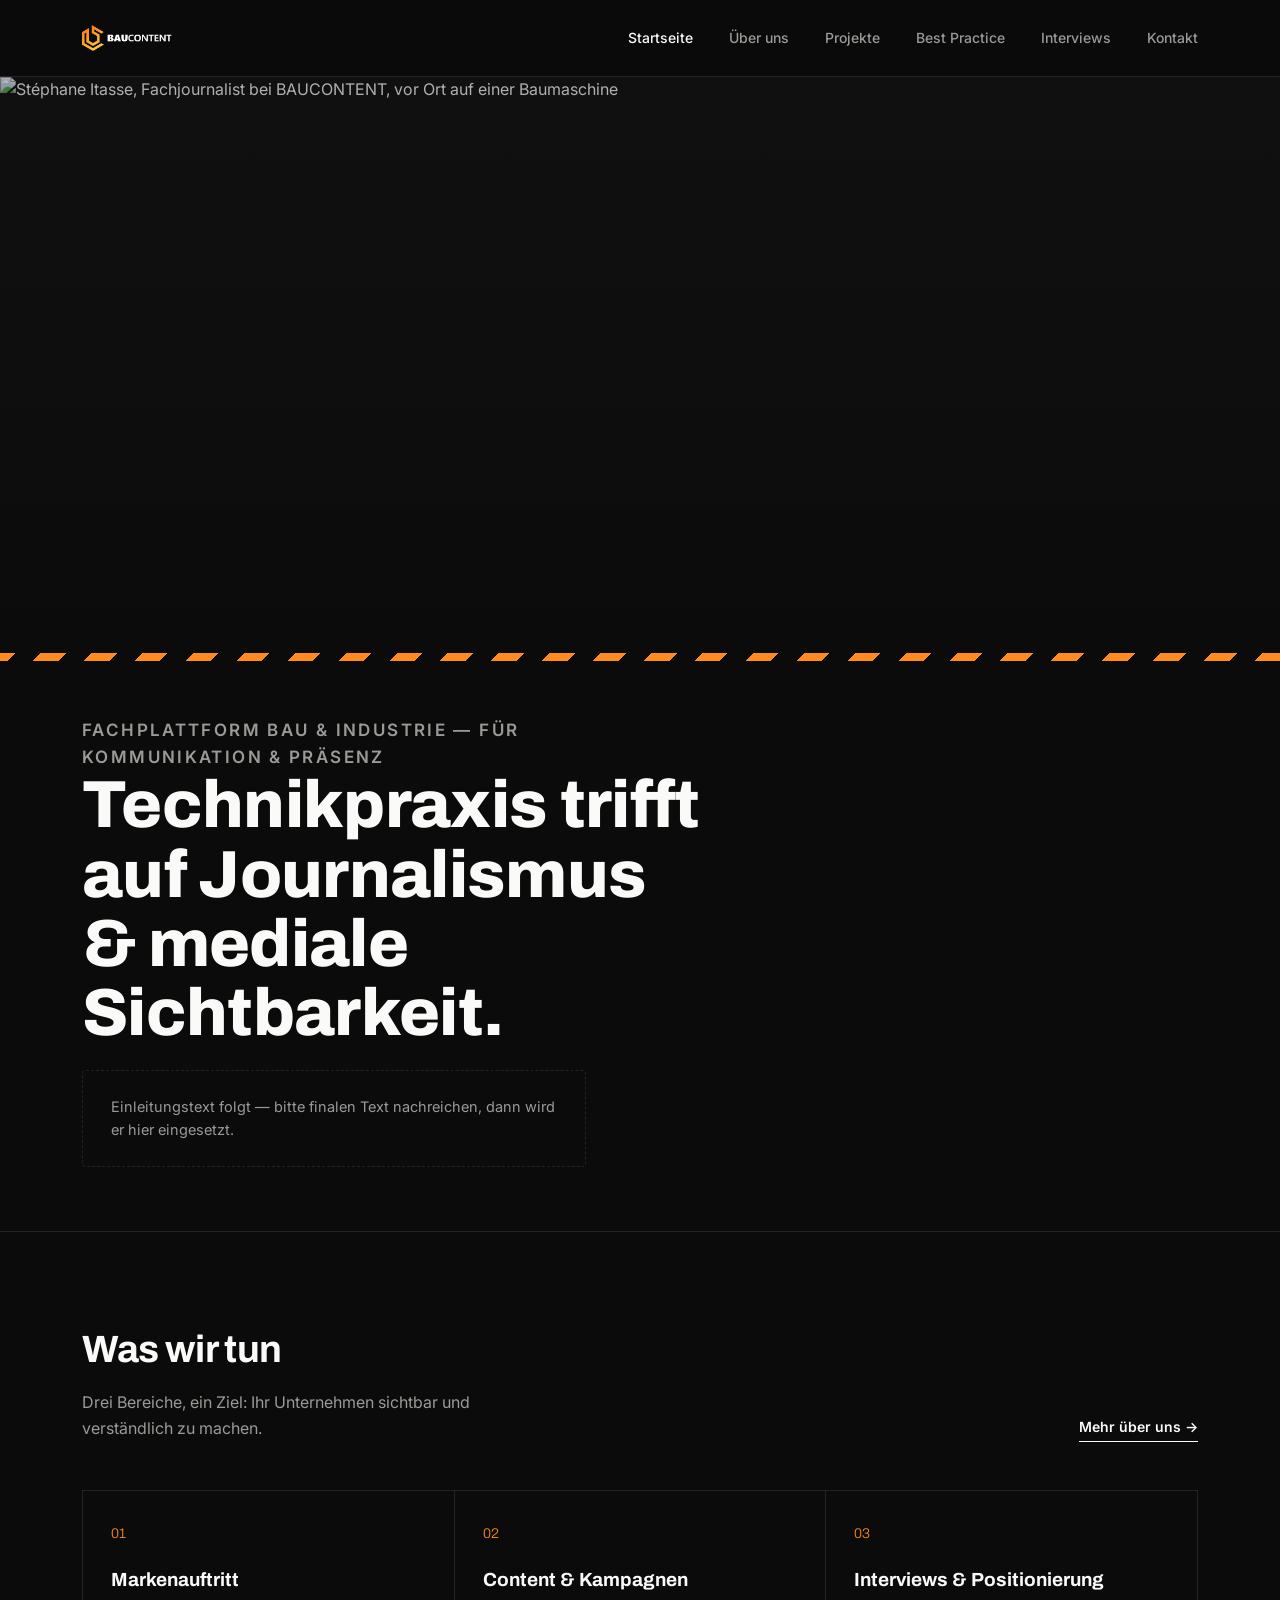
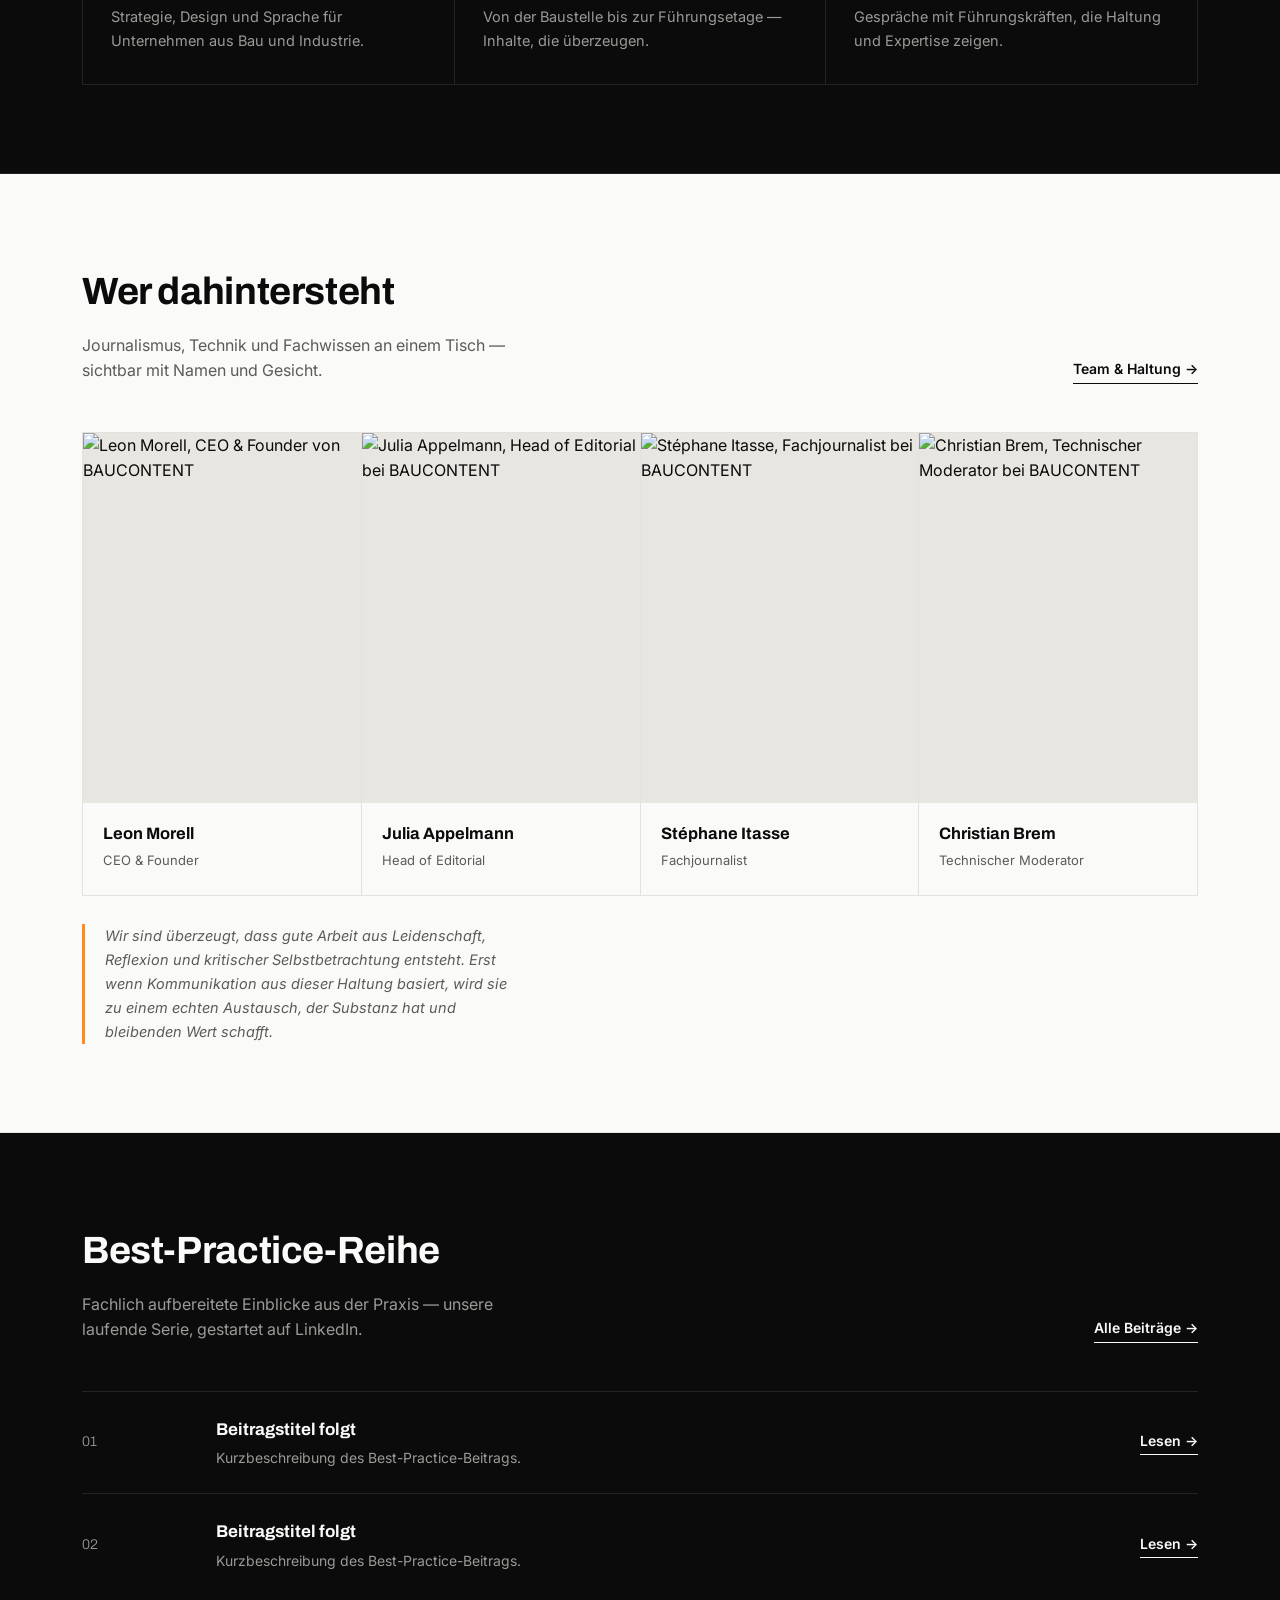
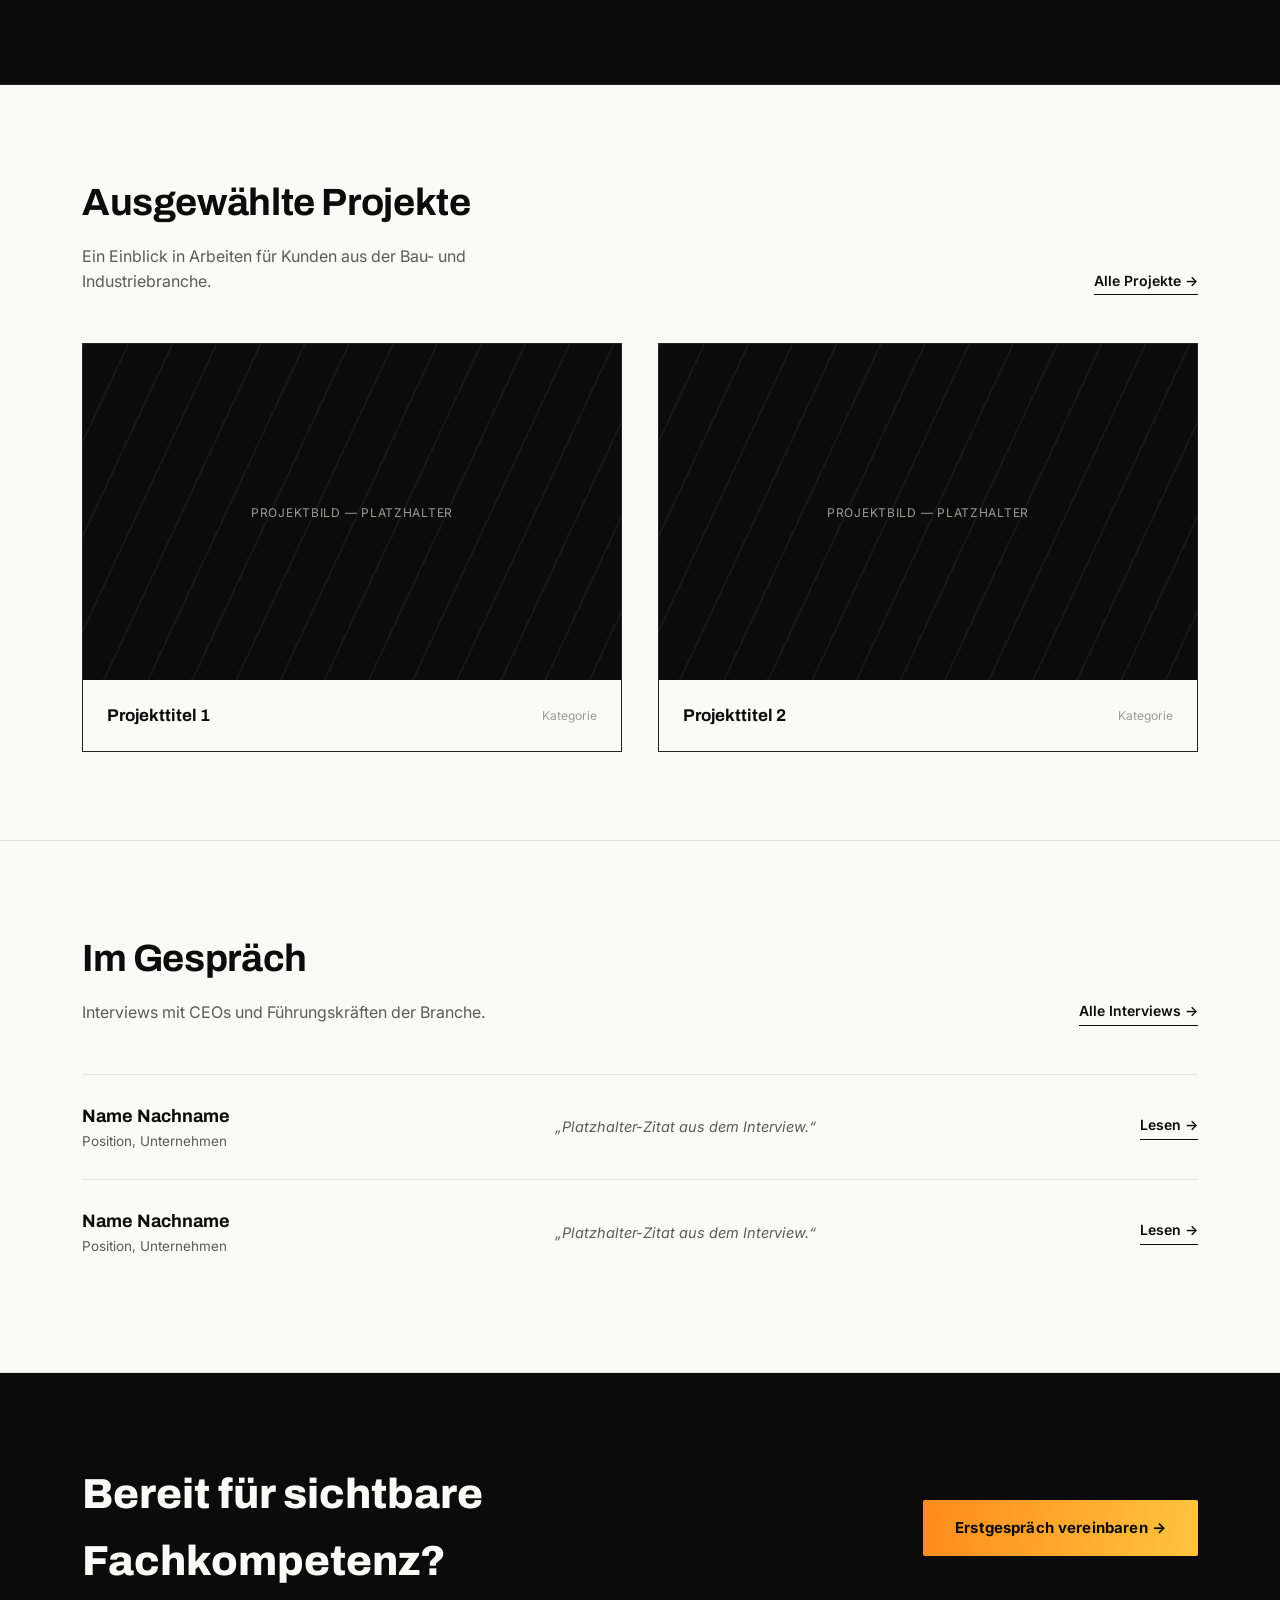
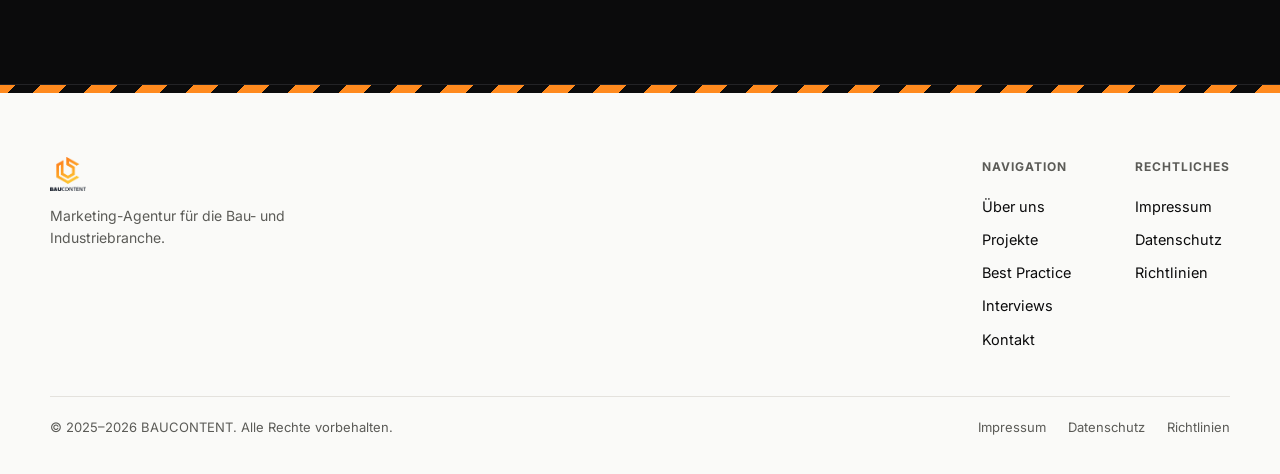
==== commit 9cafa3f0: "Add files via upload" ====
--- a/index.html
+++ b/index.html
@@ -31,30 +31,17 @@
 <!-- TITELBILD -->
 <div class="hero-photo">
   <img src="assets/team/stephane-itasse.png" alt="Stéphane Itasse, Fachjournalist bei BAUCONTENT, vor Ort auf einer Baumaschine">
-  <span class="caption">Vor Ort, nicht am Schreibtisch — unser Anspruch an Fachjournalismus.</span>
 </div>
+<div class="hazard-bar"></div>
 
 <!-- GROSSE ÜBERSCHRIFT -->
 <section class="hero-headline">
   <div class="wrap">
     <p class="eyebrow">Fachplattform BAU &amp; Industrie — für Kommunikation &amp; Präsenz</p>
-    <h1>Technikpraxis trifft auf <span class="thin">Journalismus &amp; mediale Sichtbarkeit.</span></h1>
-    <p>
-      BAUCONTENT übersetzt komplexe Bau- und Maschinentechnik in Inhalte, die verstanden werden —
-      von Fachpublikum genauso wie von Entscheidern. Kein Agentur-Sprech, sondern Menschen mit
-      journalistischer und technischer Praxis, die genau hinsehen, bevor sie schreiben.
-    </p>
-  </div>
-</section>
-
-<!-- HALTUNG / ZITAT -->
-<section class="quote-block">
-  <div class="wrap">
-    <blockquote>
-      Wir sind überzeugt, dass gute Arbeit aus Leidenschaft, Reflexion und kritischer
-      Selbstbetrachtung entsteht. Erst wenn Kommunikation aus dieser Haltung basiert,
-      wird sie zu einem echten Austausch, der Substanz hat und bleibenden Wert schafft.
-    </blockquote>
+    <h1>Technikpraxis trifft auf Journalismus &amp; mediale Sichtbarkeit.</h1>
+    <div class="placeholder-box" style="max-width:56ch;">
+      Einleitungstext folgt — bitte finalen Text nachreichen, dann wird er hier eingesetzt.
+    </div>
   </div>
 </section>
 
@@ -94,7 +81,7 @@
     <div class="block-head">
       <div>
         <h2>Wer dahintersteht</h2>
-        <p class="lede">Journalisten, Techniker und Fachexperten — kein anonymes Agentur-Team.</p>
+        <p class="lede">Journalismus, Technik und Fachwissen an einem Tisch — sichtbar mit Namen und Gesicht.</p>
       </div>
       <a href="ueber-uns.html" class="text-link">Team &amp; Haltung →</a>
     </div>
@@ -128,6 +115,11 @@
         </div>
       </div>
     </div>
+    <blockquote class="quote-small">
+      Wir sind überzeugt, dass gute Arbeit aus Leidenschaft, Reflexion und kritischer
+      Selbstbetrachtung entsteht. Erst wenn Kommunikation aus dieser Haltung basiert,
+      wird sie zu einem echten Austausch, der Substanz hat und bleibenden Wert schafft.
+    </blockquote>
   </div>
 </section>
 
@@ -229,6 +221,8 @@
     <a href="kontakt.html" class="btn-accent">Erstgespräch vereinbaren →</a>
   </div>
 </section>
+
+<div class="hazard-bar"></div>
 
 <footer class="site-footer">
   <div class="wrap footer-top">
--- a/styles.css
+++ b/styles.css
@@ -92,14 +92,11 @@
 .nav a:focus-visible{ outline:2px solid var(--accent-1); outline-offset:4px; border-radius:2px; }
 
 .nav-cta{
-  border:1px solid var(--line);
-  padding:9px 18px;
-  border-radius:2px;
   font-size:14px;
   font-weight:500;
-  color:var(--paper) !important;
-}
-.nav-cta:hover{ border-color:var(--accent-1); }
+  color:var(--muted) !important;
+}
+.nav-cta:hover{ color:var(--paper) !important; }
 
 .nav-toggle{ display:none; }
 
@@ -336,13 +333,14 @@
 .page-hero p{ color:var(--muted); max-width:56ch; margin:0; }
 .page-body{ padding:64px 0 96px; }
 .placeholder-box{
-  border:1px dashed var(--line-soft);
+  border:1px dashed var(--line);
   border-radius:4px;
-  padding:48px 32px;
-  color:var(--muted-dark);
+  padding:24px 28px;
+  color:var(--muted);
   font-size:14.5px;
 }
-section.block.light .placeholder-box{ border-color:var(--line-soft); }
+section.block.light .placeholder-box,
+body.on-paper .placeholder-box{ border-color:var(--line-soft); color:var(--muted-dark); }
 body.on-paper{ background:var(--paper); color:var(--ink); }
 body.on-paper .placeholder-box{ background:#fff; }
 
@@ -479,3 +477,34 @@
   font-size:13px; color:var(--muted-dark); background:#F1EFE9;
   border:1px solid var(--line-soft); border-radius:4px; padding:14px 18px; margin:0 0 32px;
 }
+
+/* ---------- Bau/Industrie-Akzent: Hazard-Stripe-Leiste -------------------- */
+.hazard-bar{
+  height:8px;
+  background:repeating-linear-gradient(
+    -45deg,
+    var(--accent-1) 0 18px,
+    var(--ink) 18px 36px
+  );
+}
+section.block.light + .hazard-bar,
+.hazard-bar.on-light{
+  background:repeating-linear-gradient(
+    -45deg,
+    var(--accent-1) 0 18px,
+    var(--paper) 18px 36px
+  );
+}
+
+/* ---------- Kleines Haltungs-Zitat (dezent, z.B. neben Team) -------------- */
+.quote-small{
+  border-left:3px solid var(--accent-1);
+  padding-left:20px;
+  max-width:48ch;
+  font-size:14.5px;
+  line-height:1.65;
+  color:var(--muted-dark);
+  font-style:italic;
+  margin:28px 0 0;
+}
+section:not(.light) .quote-small{ color:var(--muted); }
